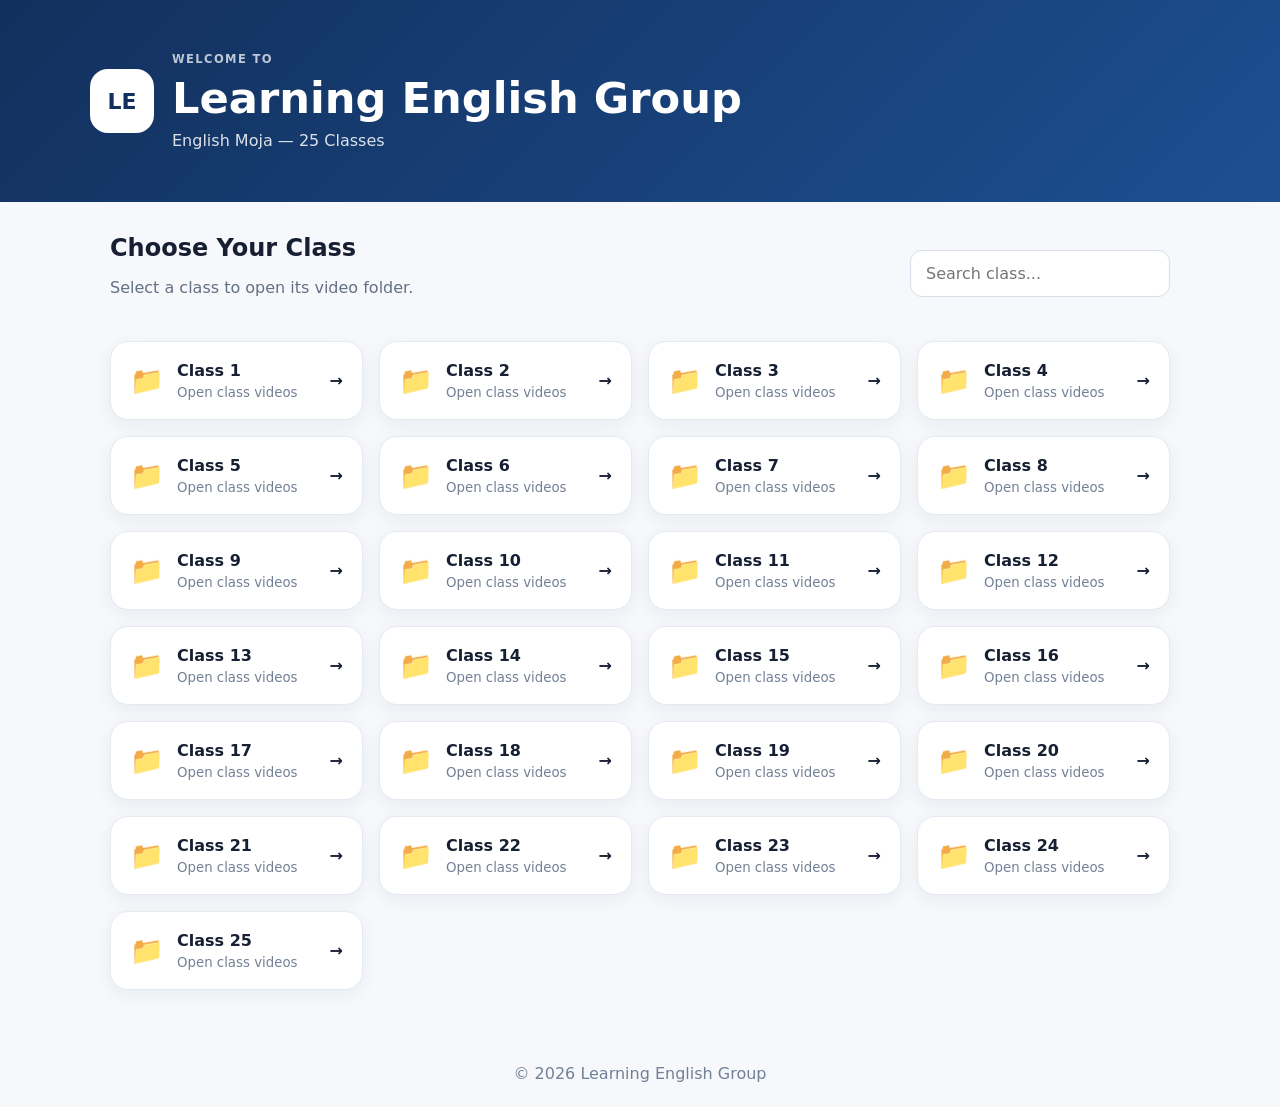
==== index.html @ a1e38237 "Add files via upload" ====
<!doctype html>
<html lang="en">
<head>
  <meta charset="UTF-8">
  <meta name="viewport" content="width=device-width, initial-scale=1.0">
  <title>Learning English Group | English Moja 25 Classes</title>
  <link rel="stylesheet" href="style.css">
</head>
<body>
<header class="hero">
  <div class="brand">LE</div>
  <div>
    <p class="eyebrow">WELCOME TO</p>
    <h1>Learning English Group</h1>
    <p class="subtitle">English Moja — 25 Classes</p>
  </div>
</header>
<main class="container">
  <div class="toolbar">
    <div>
      <h2>Choose Your Class</h2>
      <p>Select a class to open its video folder.</p>
    </div>
    <input id="search" type="search" placeholder="Search class...">
  </div>
  <section id="classGrid" class="class-grid"></section>
</main>
<footer>© <span id="year"></span> Learning English Group</footer>
<script type="module" src="app.js"></script>
</body>
</html>
---- style.css ----
*{box-sizing:border-box}body{margin:0;font-family:Inter,system-ui,Arial,sans-serif;background:#f6f8fb;color:#172033}.hero{padding:52px max(24px,calc((100vw - 1100px)/2));display:flex;gap:18px;align-items:center;background:linear-gradient(135deg,#12305d,#1d4f91);color:#fff}.brand{width:64px;height:64px;border-radius:18px;background:#fff;color:#12305d;display:grid;place-items:center;font-size:22px;font-weight:800}.eyebrow{letter-spacing:.12em;font-size:.72rem;font-weight:800;opacity:.72;margin:0 0 7px}.hero h1,.class-heading h1{margin:0;font-size:clamp(1.7rem,4vw,2.7rem)}.subtitle{margin:8px 0 0;opacity:.85}.container{max-width:1100px;margin:0 auto;padding:32px 20px 50px}.toolbar,.section-row,.class-heading,.topbar{display:flex;align-items:center;justify-content:space-between;gap:20px}.toolbar h2,.notes-card h2,.video-card h2{margin:0}.toolbar p,.muted{color:#657085}.toolbar input,input,textarea{border:1px solid #d8deea;border-radius:12px;padding:13px 15px;font:inherit;background:#fff}.toolbar input{width:min(100%,260px)}.class-grid{display:grid;grid-template-columns:repeat(4,1fr);gap:16px;margin-top:28px}.class-card{background:#fff;border:1px solid #e5e9f1;border-radius:18px;padding:19px;text-decoration:none;color:inherit;display:flex;align-items:center;gap:13px;box-shadow:0 5px 18px rgba(25,43,73,.06);transition:.2s}.class-card:hover{transform:translateY(-3px);box-shadow:0 12px 28px rgba(25,43,73,.12)}.class-card strong,.class-card small{display:block}.class-card small{color:#738096;margin-top:5px}.class-card b{margin-left:auto}.folder-icon{font-size:1.7rem}.topbar{padding:17px max(20px,calc((100vw - 1100px)/2));background:#fff;border-bottom:1px solid #e5e9f1}.back{color:#174f95;text-decoration:none;font-weight:700}.small-brand{font-weight:800}.class-heading{margin-bottom:25px}.primary-btn,.outline-btn{border:0;border-radius:12px;padding:12px 16px;font-weight:700;font:inherit;cursor:pointer;text-decoration:none}.primary-btn{background:#174f95;color:#fff}.outline-btn{background:#fff;color:#174f95;border:1px solid #bfd0e9}.video-card,.notes-card{background:#fff;border:1px solid #e5e9f1;border-radius:20px;padding:24px;margin-bottom:22px;box-shadow:0 5px 18px rgba(25,43,73,.05)}iframe{width:100%;height:520px;border:1px solid #e1e6ef;border-radius:14px;background:#fafbfc}.note-content{white-space:pre-wrap;line-height:1.7;background:#f7f9fc;border-radius:14px;padding:18px;min-height:80px}.admin-panel{margin-top:22px;padding-top:20px;border-top:1px solid #e6eaf0}.admin-panel input,.admin-panel textarea{display:block;width:100%;margin:10px 0}.admin-panel textarea{min-height:180px;resize:vertical}.editor-actions{display:flex;gap:10px}.hidden{display:none!important}.status{color:#536174;font-size:.92rem}footer{text-align:center;padding:24px;color:#718096}@media(max-width:800px){.class-grid{grid-template-columns:repeat(2,1fr)}iframe{height:380px}.toolbar,.class-heading{align-items:flex-start;flex-direction:column}.toolbar input{width:100%}}@media(max-width:480px){.class-grid{grid-template-columns:1fr}.hero{padding-top:35px;padding-bottom:35px}.brand{width:54px;height:54px}.video-card,.notes-card{padding:17px}iframe{height:300px}.topbar{font-size:.9rem}}
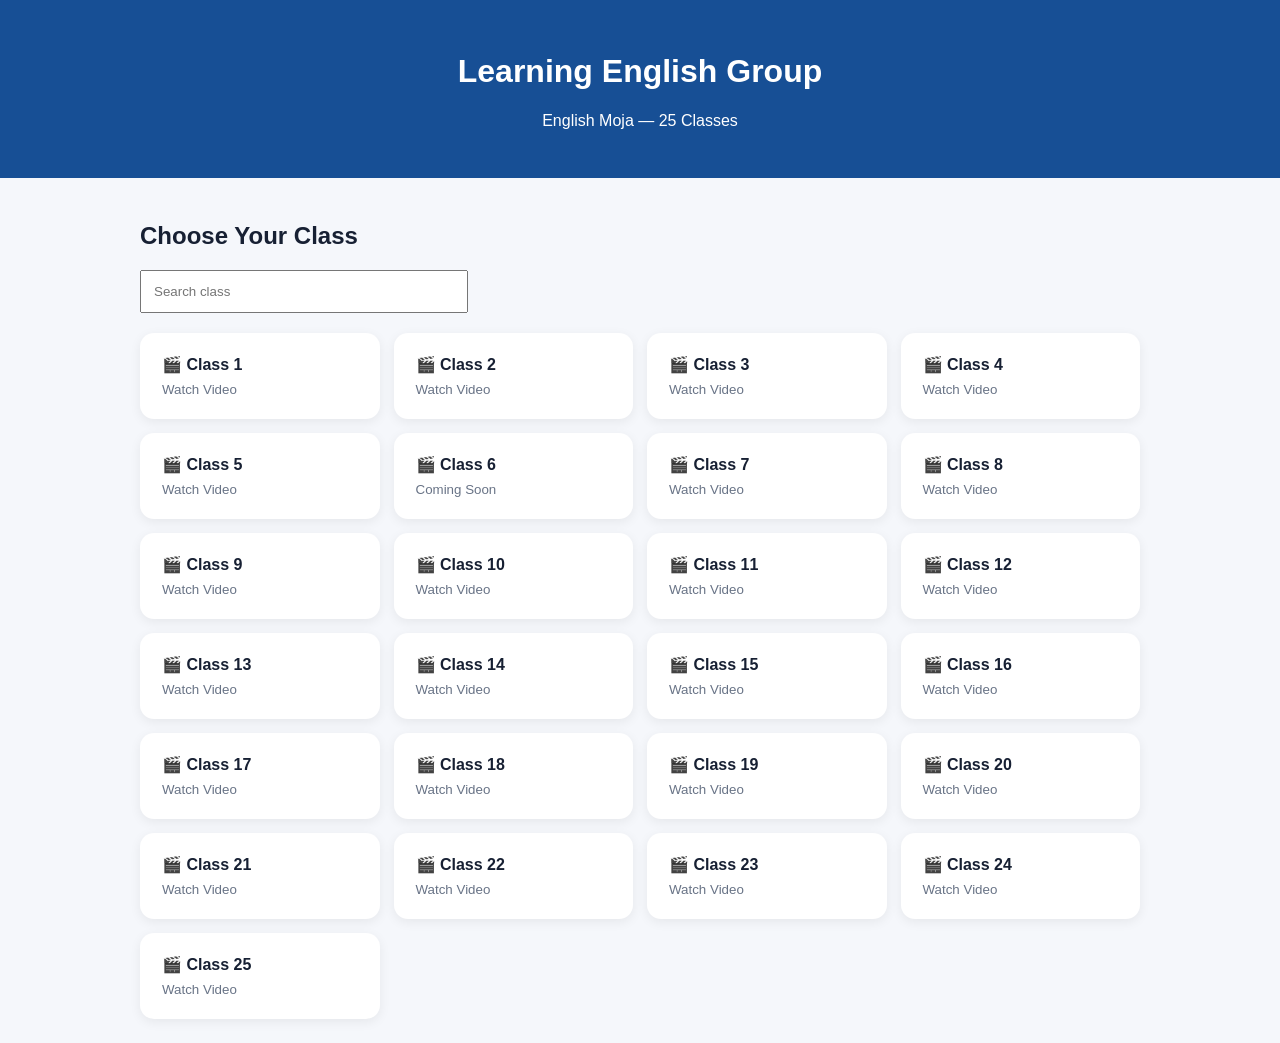
==== commit d74f25d6: "Add files via upload" ====
--- a/index.html
+++ b/index.html
@@ -1,31 +1 @@
-<!doctype html>
-<html lang="en">
-<head>
-  <meta charset="UTF-8">
-  <meta name="viewport" content="width=device-width, initial-scale=1.0">
-  <title>Learning English Group | English Moja 25 Classes</title>
-  <link rel="stylesheet" href="style.css">
-</head>
-<body>
-<header class="hero">
-  <div class="brand">LE</div>
-  <div>
-    <p class="eyebrow">WELCOME TO</p>
-    <h1>Learning English Group</h1>
-    <p class="subtitle">English Moja — 25 Classes</p>
-  </div>
-</header>
-<main class="container">
-  <div class="toolbar">
-    <div>
-      <h2>Choose Your Class</h2>
-      <p>Select a class to open its video folder.</p>
-    </div>
-    <input id="search" type="search" placeholder="Search class...">
-  </div>
-  <section id="classGrid" class="class-grid"></section>
-</main>
-<footer>© <span id="year"></span> Learning English Group</footer>
-<script type="module" src="app.js"></script>
-</body>
-</html>+<!doctype html><html><head><meta name="viewport" content="width=device-width,initial-scale=1"><title>Learning English Group</title><link rel="stylesheet" href="style.css"></head><body><header><h1>Learning English Group</h1><p>English Moja — 25 Classes</p></header><main><h2>Choose Your Class</h2><input id="s" placeholder="Search class"><div id="grid"></div></main><script type="module" src="app.js"></script></body></html>
--- a/style.css
+++ b/style.css
@@ -1 +1 @@
-*{box-sizing:border-box}body{margin:0;font-family:Inter,system-ui,Arial,sans-serif;background:#f6f8fb;color:#172033}.hero{padding:52px max(24px,calc((100vw - 1100px)/2));display:flex;gap:18px;align-items:center;background:linear-gradient(135deg,#12305d,#1d4f91);color:#fff}.brand{width:64px;height:64px;border-radius:18px;background:#fff;color:#12305d;display:grid;place-items:center;font-size:22px;font-weight:800}.eyebrow{letter-spacing:.12em;font-size:.72rem;font-weight:800;opacity:.72;margin:0 0 7px}.hero h1,.class-heading h1{margin:0;font-size:clamp(1.7rem,4vw,2.7rem)}.subtitle{margin:8px 0 0;opacity:.85}.container{max-width:1100px;margin:0 auto;padding:32px 20px 50px}.toolbar,.section-row,.class-heading,.topbar{display:flex;align-items:center;justify-content:space-between;gap:20px}.toolbar h2,.notes-card h2,.video-card h2{margin:0}.toolbar p,.muted{color:#657085}.toolbar input,input,textarea{border:1px solid #d8deea;border-radius:12px;padding:13px 15px;font:inherit;background:#fff}.toolbar input{width:min(100%,260px)}.class-grid{display:grid;grid-template-columns:repeat(4,1fr);gap:16px;margin-top:28px}.class-card{background:#fff;border:1px solid #e5e9f1;border-radius:18px;padding:19px;text-decoration:none;color:inherit;display:flex;align-items:center;gap:13px;box-shadow:0 5px 18px rgba(25,43,73,.06);transition:.2s}.class-card:hover{transform:translateY(-3px);box-shadow:0 12px 28px rgba(25,43,73,.12)}.class-card strong,.class-card small{display:block}.class-card small{color:#738096;margin-top:5px}.class-card b{margin-left:auto}.folder-icon{font-size:1.7rem}.topbar{padding:17px max(20px,calc((100vw - 1100px)/2));background:#fff;border-bottom:1px solid #e5e9f1}.back{color:#174f95;text-decoration:none;font-weight:700}.small-brand{font-weight:800}.class-heading{margin-bottom:25px}.primary-btn,.outline-btn{border:0;border-radius:12px;padding:12px 16px;font-weight:700;font:inherit;cursor:pointer;text-decoration:none}.primary-btn{background:#174f95;color:#fff}.outline-btn{background:#fff;color:#174f95;border:1px solid #bfd0e9}.video-card,.notes-card{background:#fff;border:1px solid #e5e9f1;border-radius:20px;padding:24px;margin-bottom:22px;box-shadow:0 5px 18px rgba(25,43,73,.05)}iframe{width:100%;height:520px;border:1px solid #e1e6ef;border-radius:14px;background:#fafbfc}.note-content{white-space:pre-wrap;line-height:1.7;background:#f7f9fc;border-radius:14px;padding:18px;min-height:80px}.admin-panel{margin-top:22px;padding-top:20px;border-top:1px solid #e6eaf0}.admin-panel input,.admin-panel textarea{display:block;width:100%;margin:10px 0}.admin-panel textarea{min-height:180px;resize:vertical}.editor-actions{display:flex;gap:10px}.hidden{display:none!important}.status{color:#536174;font-size:.92rem}footer{text-align:center;padding:24px;color:#718096}@media(max-width:800px){.class-grid{grid-template-columns:repeat(2,1fr)}iframe{height:380px}.toolbar,.class-heading{align-items:flex-start;flex-direction:column}.toolbar input{width:100%}}@media(max-width:480px){.class-grid{grid-template-columns:1fr}.hero{padding-top:35px;padding-bottom:35px}.brand{width:54px;height:54px}.video-card,.notes-card{padding:17px}iframe{height:300px}.topbar{font-size:.9rem}}
+body{margin:0;font-family:Arial,sans-serif;background:#f5f7fb;color:#172033}header{padding:32px;background:#174f95;color:white;text-align:center}header a{color:white;text-decoration:none}main{max-width:1000px;margin:auto;padding:24px}input{padding:12px;width:100%;max-width:300px;margin-bottom:20px}#grid{display:grid;grid-template-columns:repeat(auto-fit,minmax(190px,1fr));gap:14px}#grid a{background:white;padding:22px;border-radius:14px;text-decoration:none;color:#172033;box-shadow:0 3px 12px #0001}small{display:block;margin-top:8px;color:#687386}.video{position:relative;padding-top:56.25%;background:#111}.video iframe{position:absolute;inset:0;width:100%;height:100%;border:0}@media(max-width:500px){header{padding:24px 12px}main{padding:16px}}
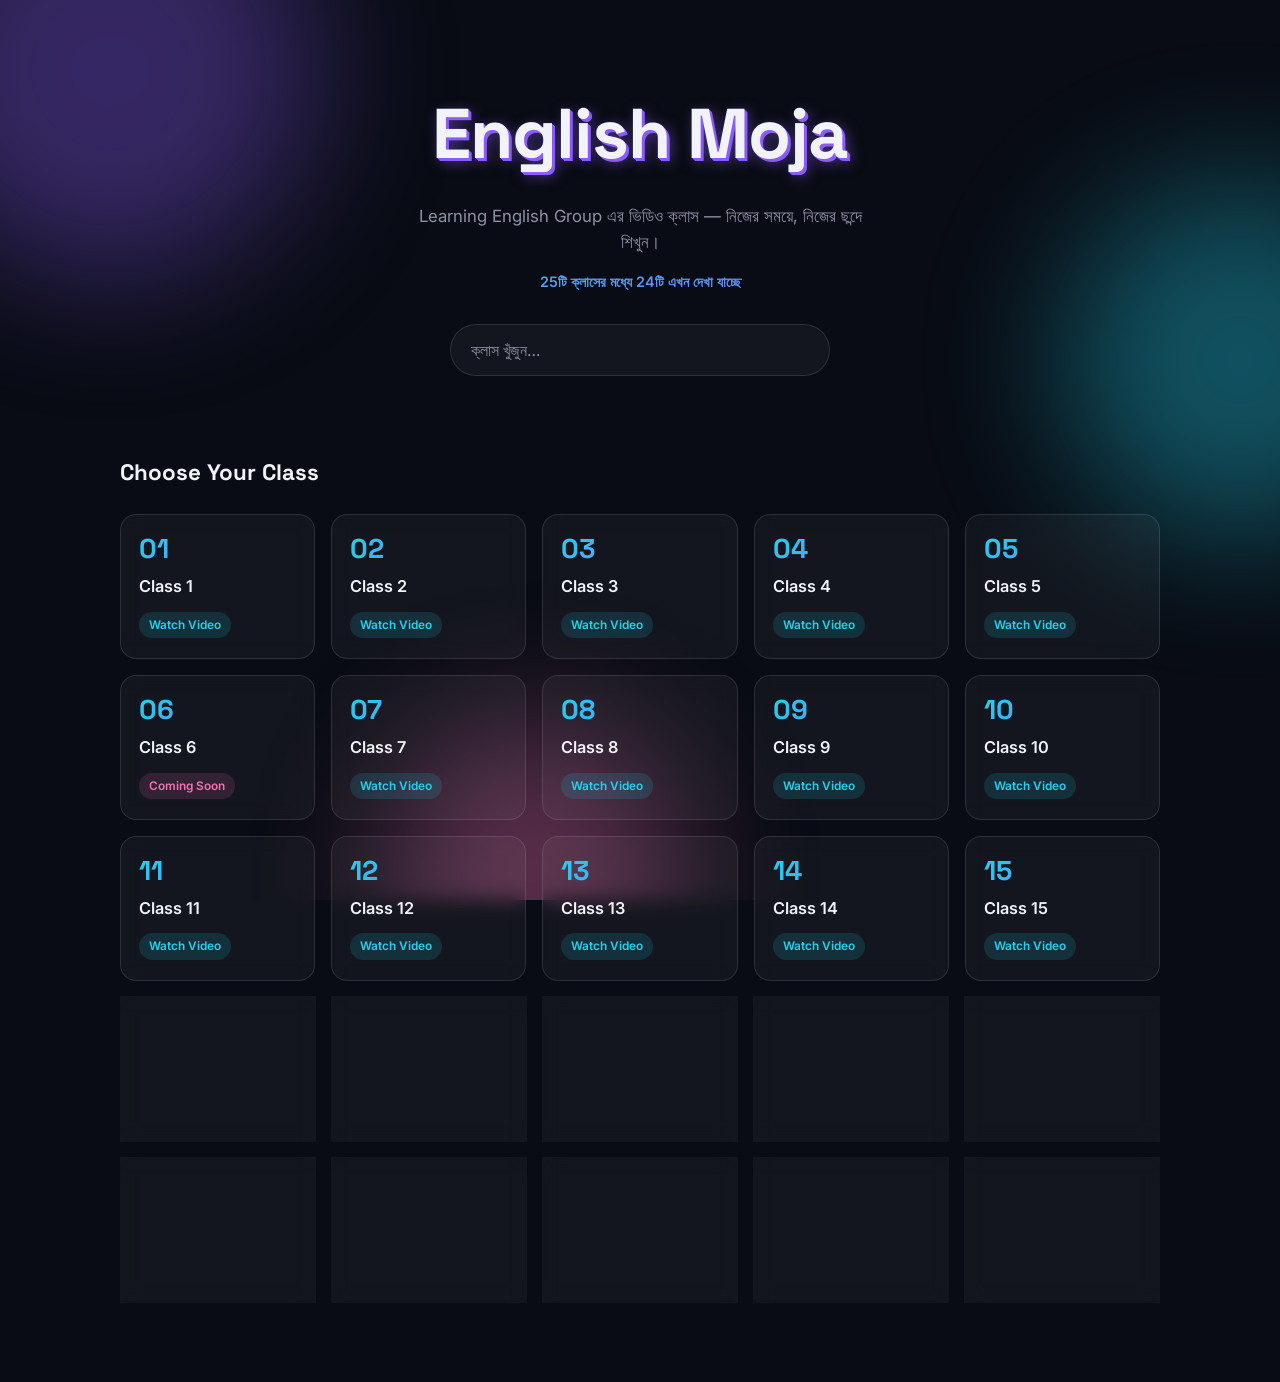
==== commit b1913793: "Add files via upload" ====
--- a/index.html
+++ b/index.html
@@ -1 +1,41 @@
-<!doctype html><html><head><meta name="viewport" content="width=device-width,initial-scale=1"><title>Learning English Group</title><link rel="stylesheet" href="style.css"></head><body><header><h1>Learning English Group</h1><p>English Moja — 25 Classes</p></header><main><h2>Choose Your Class</h2><input id="s" placeholder="Search class"><div id="grid"></div></main><script type="module" src="app.js"></script></body></html>+<!doctype html>
+<html lang="bn">
+<head>
+<meta charset="utf-8">
+<meta name="viewport" content="width=device-width,initial-scale=1">
+<title>English Moja — Learning English Group</title>
+<link rel="stylesheet" href="style.css">
+</head>
+<body>
+
+<div class="loader" id="loader">
+  <div class="loader-orb"><span></span><span></span><span></span></div>
+  <div class="loader-bar"><div class="loader-fill" id="loaderFill"></div></div>
+</div>
+
+<div class="orb-field">
+  <div class="orb orb1"></div>
+  <div class="orb orb2"></div>
+  <div class="orb orb3"></div>
+</div>
+
+<header class="hero">
+  <div class="hero-inner" id="heroInner">
+    <h1 class="title">English Moja</h1>
+    <p class="subtitle">Learning English Group এর ভিডিও ক্লাস — নিজের সময়ে, নিজের ছন্দে শিখুন।</p>
+    <p class="stat-line" id="stat"></p>
+    <div class="search-wrap">
+      <input id="s" placeholder="ক্লাস খুঁজুন…" aria-label="Search class">
+    </div>
+  </div>
+</header>
+
+<main>
+  <h2 class="section-title">Choose Your Class</h2>
+  <div id="grid"></div>
+</main>
+
+<script src="loader.js"></script>
+<script type="module" src="app.js"></script>
+</body>
+</html>
--- a/style.css
+++ b/style.css
@@ -1 +1,322 @@
-body{margin:0;font-family:Arial,sans-serif;background:#f5f7fb;color:#172033}header{padding:32px;background:#174f95;color:white;text-align:center}header a{color:white;text-decoration:none}main{max-width:1000px;margin:auto;padding:24px}input{padding:12px;width:100%;max-width:300px;margin-bottom:20px}#grid{display:grid;grid-template-columns:repeat(auto-fit,minmax(190px,1fr));gap:14px}#grid a{background:white;padding:22px;border-radius:14px;text-decoration:none;color:#172033;box-shadow:0 3px 12px #0001}small{display:block;margin-top:8px;color:#687386}.video{position:relative;padding-top:56.25%;background:#111}.video iframe{position:absolute;inset:0;width:100%;height:100%;border:0}@media(max-width:500px){header{padding:24px 12px}main{padding:16px}}+@import url('https://fonts.googleapis.com/css2?family=Space+Grotesk:wght@500;700&family=Inter:wght@400;500;600;700&display=swap');
+
+:root{
+  --bg:#090C14;
+  --bg-alt:#0D1220;
+  --glass:rgba(255,255,255,.045);
+  --glass-hi:rgba(255,255,255,.09);
+  --border:rgba(255,255,255,.11);
+  --border-hi:rgba(255,255,255,.22);
+  --violet:#8B5CF6;
+  --cyan:#22D3EE;
+  --pink:#F472B6;
+  --text:#F1F3F9;
+  --text-dim:#8D93A6;
+  --maxw:1080px;
+  --radius:16px;
+}
+
+*{box-sizing:border-box}
+html{scroll-behavior:smooth}
+@media(prefers-reduced-motion:reduce){
+  html{scroll-behavior:auto}
+  *{animation-duration:.001ms!important;animation-iteration-count:1!important;transition-duration:.001ms!important}
+}
+
+body{
+  margin:0;
+  background:var(--bg);
+  color:var(--text);
+  font-family:'Inter',system-ui,sans-serif;
+  line-height:1.55;
+  overflow-x:hidden;
+}
+
+a{color:inherit}
+
+/* =============== Loader =============== */
+.loader{
+  position:fixed;inset:0;z-index:999;
+  display:flex;flex-direction:column;align-items:center;justify-content:center;
+  gap:22px;
+  background:radial-gradient(120% 120% at 50% 30%, #131A2E 0%, var(--bg) 70%);
+  transition:opacity .5s ease, visibility .5s ease;
+}
+.loader.hide{opacity:0;visibility:hidden;pointer-events:none}
+.loader.skip{transition:none;opacity:0;visibility:hidden;pointer-events:none}
+
+.loader-orb{
+  position:relative;
+  width:64px;height:64px;
+}
+.loader-orb span{
+  position:absolute;inset:0;
+  border:2.5px solid transparent;
+  border-top-color:var(--violet);
+  border-right-color:var(--cyan);
+  border-radius:50%;
+  animation:spin 1.1s linear infinite;
+}
+.loader-orb span:nth-child(2){inset:10px;border-top-color:var(--pink);border-right-color:transparent;animation-duration:.8s;animation-direction:reverse;opacity:.8}
+.loader-orb span:nth-child(3){inset:20px;border-top-color:var(--cyan);border-right-color:transparent;animation-duration:1.4s}
+@keyframes spin{to{transform:rotate(360deg)}}
+
+.loader-bar{width:140px;height:2px;background:var(--border);border-radius:2px;overflow:hidden}
+.loader-fill{height:100%;width:0%;background:linear-gradient(90deg,var(--violet),var(--cyan));transition:width .8s ease}
+
+/* =============== Background orbs =============== */
+.orb-field{
+  position:fixed;inset:0;z-index:0;pointer-events:none;overflow:hidden;
+}
+.orb{
+  position:absolute;
+  border-radius:50%;
+  filter:blur(70px);
+  opacity:.35;
+  will-change:transform;
+}
+.orb1{width:420px;height:420px;background:var(--violet);top:-140px;left:-100px;animation:float1 16s ease-in-out infinite}
+.orb2{width:360px;height:360px;background:var(--cyan);top:20%;right:-140px;animation:float2 19s ease-in-out infinite}
+.orb3{width:300px;height:300px;background:var(--pink);bottom:-120px;left:30%;animation:float3 21s ease-in-out infinite}
+@keyframes float1{0%,100%{transform:translate(0,0)}50%{transform:translate(40px,50px)}}
+@keyframes float2{0%,100%{transform:translate(0,0)}50%{transform:translate(-50px,40px)}}
+@keyframes float3{0%,100%{transform:translate(0,0)}50%{transform:translate(30px,-40px)}}
+
+/* =============== Header / hero =============== */
+header.hero{
+  position:relative;
+  z-index:1;
+  padding:80px 24px 60px;
+  text-align:center;
+  perspective:1000px;
+}
+.hero-inner{
+  transition:transform .15s ease-out;
+  transform-style:preserve-3d;
+}
+
+header.hero .back{
+  display:inline-flex;
+  align-items:center;
+  gap:6px;
+  margin-bottom:26px;
+  font-size:.9rem;
+  color:var(--text-dim);
+  text-decoration:none;
+  padding:8px 16px;
+  border:1px solid var(--border);
+  border-radius:30px;
+  background:var(--glass);
+  transition:border-color .2s, color .2s;
+}
+header.hero .back:hover,header.hero .back:focus-visible{border-color:var(--border-hi);color:var(--text)}
+
+h1.title{
+  font-family:'Space Grotesk',sans-serif;
+  font-weight:700;
+  font-size:clamp(2.6rem,8vw,4.4rem);
+  margin:0 0 14px;
+  letter-spacing:-1px;
+  color:var(--text);
+  text-shadow:
+    1px 1px 0 var(--violet),
+    2px 2px 0 var(--violet),
+    3px 3px 0 var(--violet),
+    4px 4px 14px rgba(139,92,246,.55);
+}
+
+p.subtitle{
+  margin:0 auto;
+  max-width:480px;
+  color:var(--text-dim);
+  font-size:1.05rem;
+}
+
+p.stat-line{
+  margin:16px auto 0;
+  font-size:.9rem;
+  font-weight:600;
+  background:linear-gradient(90deg,var(--cyan),var(--violet));
+  -webkit-background-clip:text;
+  background-clip:text;
+  color:transparent;
+}
+
+/* search, glassmorphic pill */
+.search-wrap{margin:30px auto 0;max-width:380px}
+input#s{
+  width:100%;
+  padding:15px 20px;
+  font-family:inherit;
+  font-size:1rem;
+  color:var(--text);
+  background:var(--glass);
+  border:1px solid var(--border);
+  border-radius:30px;
+  outline:none;
+  backdrop-filter:blur(12px);
+  transition:border-color .25s, box-shadow .25s, background .25s;
+}
+input#s::placeholder{color:var(--text-dim)}
+input#s:focus{
+  border-color:var(--violet);
+  background:var(--glass-hi);
+  box-shadow:0 0 0 4px rgba(139,92,246,.15);
+}
+
+/* =============== Main / grid =============== */
+main{
+  position:relative;z-index:1;
+  max-width:var(--maxw);
+  margin:0 auto;
+  padding:20px 20px 80px;
+}
+
+h2.section-title{
+  font-family:'Space Grotesk',sans-serif;
+  font-size:1.4rem;
+  font-weight:700;
+  margin:0 0 24px;
+}
+
+#grid{
+  display:grid;
+  grid-template-columns:repeat(auto-fill,minmax(170px,1fr));
+  gap:16px;
+  perspective:1200px;
+}
+
+.card{
+  position:relative;
+  display:flex;
+  flex-direction:column;
+  gap:12px;
+  background:var(--glass);
+  border:1px solid var(--border);
+  border-radius:var(--radius);
+  padding:20px 18px;
+  text-decoration:none;
+  color:var(--text);
+  backdrop-filter:blur(10px);
+  transform-style:preserve-3d;
+  opacity:0;
+  transform:rotateY(-70deg);
+  transition:opacity .55s ease, transform .55s cubic-bezier(.2,.8,.3,1), border-color .25s, background .25s, box-shadow .25s;
+  overflow:hidden;
+}
+.card.in{opacity:1}
+.card.in:not(:hover){transform:rotateY(0deg)}
+.card::before{
+  content:"";
+  position:absolute;inset:0;
+  background:radial-gradient(240px circle at var(--mx,50%) var(--my,50%), rgba(255,255,255,.14), transparent 45%);
+  opacity:0;
+  transition:opacity .3s;
+  pointer-events:none;
+}
+.card:hover,.card:focus-visible{
+  border-color:var(--border-hi);
+  background:var(--glass-hi);
+  box-shadow:0 18px 40px -14px rgba(139,92,246,.35);
+}
+.card:hover::before{opacity:1}
+
+.card-num{
+  font-family:'Space Grotesk',sans-serif;
+  font-size:1.7rem;
+  font-weight:700;
+  background:linear-gradient(135deg,var(--cyan),var(--violet));
+  -webkit-background-clip:text;
+  background-clip:text;
+  color:transparent;
+  line-height:1;
+}
+
+.card-title{font-size:1.02rem;font-weight:600}
+
+.status{
+  align-self:flex-start;
+  font-size:.74rem;
+  font-weight:600;
+  padding:4px 10px;
+  border-radius:20px;
+}
+.status.ready{background:rgba(34,211,238,.14);color:var(--cyan)}
+.status.soon{background:rgba(244,114,182,.14);color:var(--pink)}
+
+.empty-msg{color:var(--text-dim);padding:30px 4px;font-size:1rem}
+
+/* =============== Class detail page =============== */
+.class-hero{
+  display:flex;
+  align-items:center;
+  gap:20px;
+  margin-bottom:30px;
+  flex-wrap:wrap;
+  perspective:600px;
+}
+.class-badge{
+  font-family:'Space Grotesk',sans-serif;
+  font-weight:700;
+  font-size:2rem;
+  width:80px;height:80px;
+  flex:0 0 auto;
+  display:flex;align-items:center;justify-content:center;
+  background:var(--glass);
+  border:1px solid var(--border-hi);
+  border-radius:50%;
+  backdrop-filter:blur(10px);
+  background-image:linear-gradient(135deg, rgba(139,92,246,.25), rgba(34,211,238,.15));
+  animation:badgeSpin 7s ease-in-out infinite;
+}
+@keyframes badgeSpin{
+  0%,100%{transform:rotateY(0deg)}
+  50%{transform:rotateY(18deg)}
+}
+h1#title{
+  font-family:'Space Grotesk',sans-serif;
+  font-size:clamp(1.7rem,5vw,2.3rem);
+  margin:0;
+  font-weight:700;
+}
+#msg{color:var(--text-dim);font-size:1rem;margin:0 0 24px}
+
+.video{
+  position:relative;
+  padding-top:56.25%;
+  background:#050810;
+  border:1px solid var(--border);
+  border-radius:var(--radius);
+  overflow:hidden;
+  transform-style:preserve-3d;
+  transform:perspective(1000px);
+  transition:transform .3s ease, box-shadow .3s ease;
+  box-shadow:0 24px 60px -20px rgba(0,0,0,.6);
+}
+.video:hover{transform:perspective(1000px) rotateX(1.5deg) rotateY(-1.5deg)}
+.video iframe{position:absolute;inset:0;width:100%;height:100%;border:0}
+
+.pager{display:flex;justify-content:space-between;gap:14px;margin-top:30px}
+.pager a{
+  flex:1;
+  text-decoration:none;
+  padding:16px 18px;
+  border:1px solid var(--border);
+  border-radius:var(--radius);
+  color:var(--text);
+  font-size:.95rem;
+  background:var(--glass);
+  backdrop-filter:blur(10px);
+  transition:border-color .25s, background .25s, transform .25s;
+}
+.pager a:hover,.pager a:focus-visible{border-color:var(--violet);background:var(--glass-hi);transform:translateY(-3px)}
+.pager a.next{text-align:right}
+.pager span.label{display:block;color:var(--text-dim);font-size:.76rem;margin-bottom:4px}
+.pager .placeholder{flex:1;visibility:hidden}
+
+@media(max-width:520px){
+  header.hero{padding:56px 16px 40px}
+  main{padding:16px 14px 60px}
+  .class-badge{width:66px;height:66px;font-size:1.7rem}
+  .orb{filter:blur(50px)}
+}
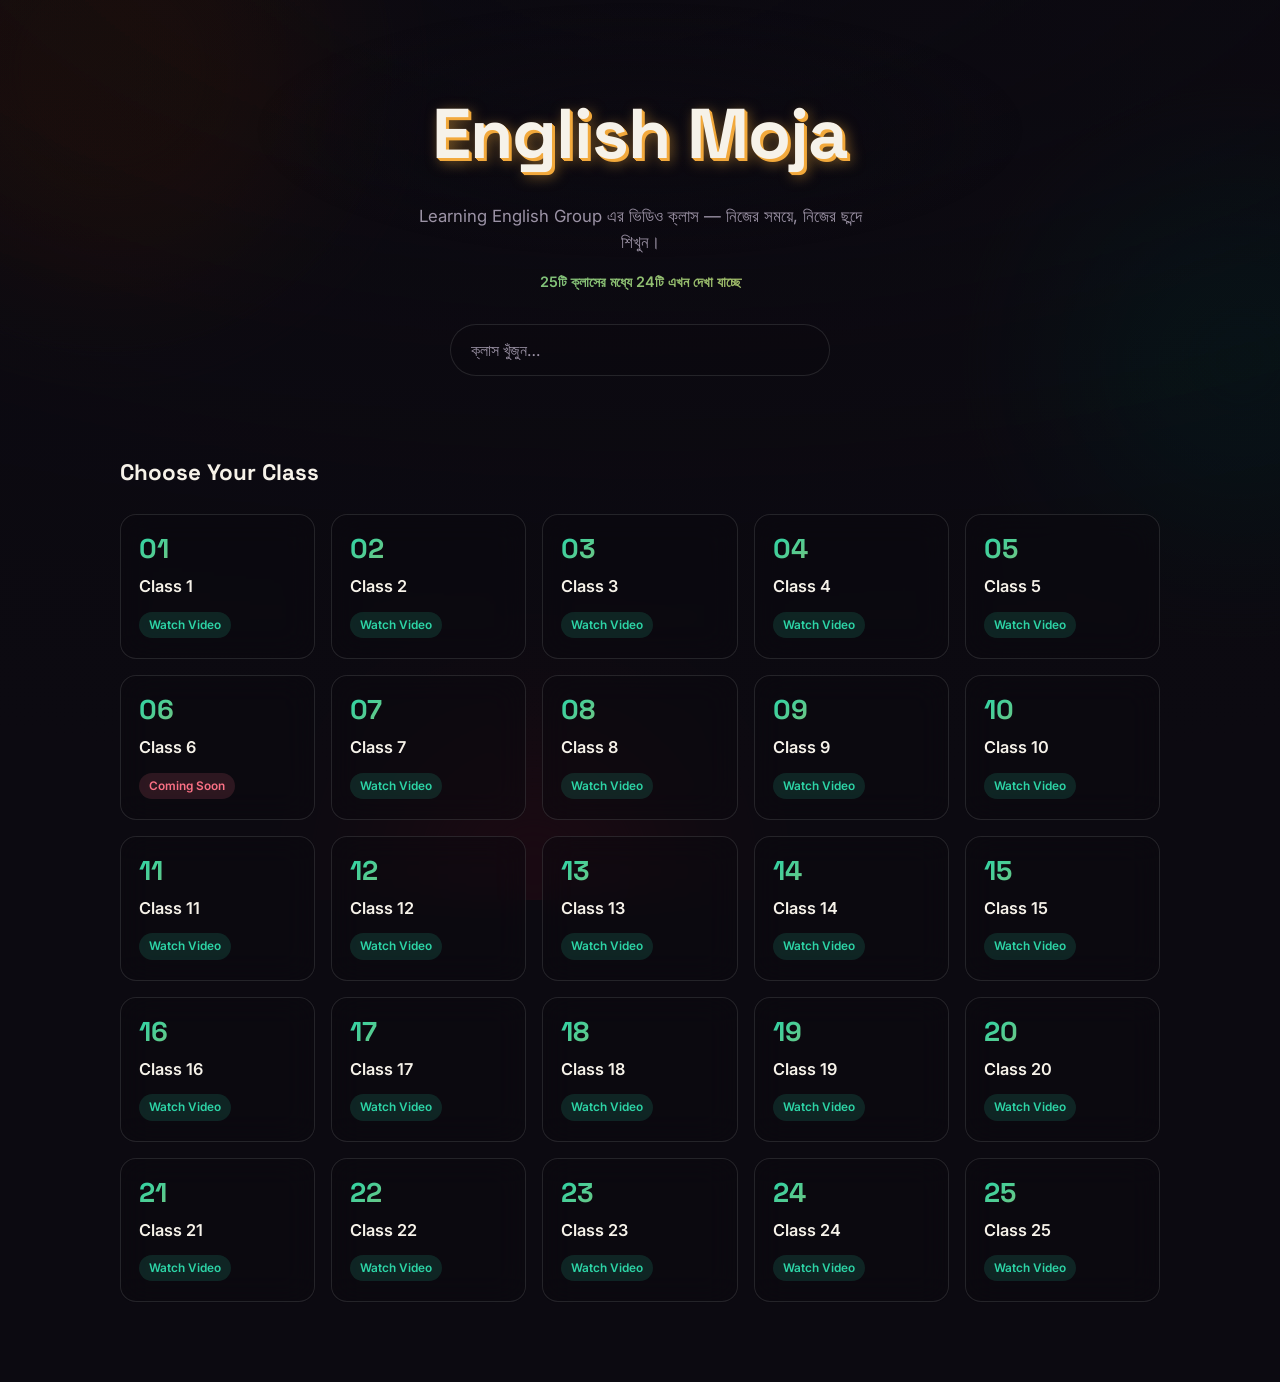
==== commit 94002b4d: "Add files via upload" ====
--- a/index.html
+++ b/index.html
@@ -7,6 +7,8 @@
 <link rel="stylesheet" href="style.css">
 </head>
 <body>
+
+<div class="bg-photo"></div>
 
 <div class="loader" id="loader">
   <div class="loader-orb"><span></span><span></span><span></span></div>
--- a/style.css
+++ b/style.css
@@ -1,17 +1,17 @@
 @import url('https://fonts.googleapis.com/css2?family=Space+Grotesk:wght@500;700&family=Inter:wght@400;500;600;700&display=swap');
 
 :root{
-  --bg:#090C14;
-  --bg-alt:#0D1220;
-  --glass:rgba(255,255,255,.045);
-  --glass-hi:rgba(255,255,255,.09);
+  --bg:#0C0A11;
+  --bg-alt:#14101C;
+  --glass:rgba(10,8,15,.5);
+  --glass-hi:rgba(10,8,15,.72);
   --border:rgba(255,255,255,.11);
   --border-hi:rgba(255,255,255,.22);
-  --violet:#8B5CF6;
-  --cyan:#22D3EE;
-  --pink:#F472B6;
-  --text:#F1F3F9;
-  --text-dim:#8D93A6;
+  --violet:#F2A93C;
+  --cyan:#2DD4A6;
+  --pink:#FB7185;
+  --text:#F6F2E9;
+  --text-dim:#9C93A6;
   --maxw:1080px;
   --radius:16px;
 }
@@ -64,15 +64,39 @@
 .loader-bar{width:140px;height:2px;background:var(--border);border-radius:2px;overflow:hidden}
 .loader-fill{height:100%;width:0%;background:linear-gradient(90deg,var(--violet),var(--cyan));transition:width .8s ease}
 
+/* =============== Photo background (blurred chalkboard art) =============== */
+.bg-photo{
+  position:fixed;inset:0;z-index:-1;
+  overflow:hidden;
+}
+.bg-photo::before{
+  content:"";
+  position:absolute;
+  inset:-30px;
+  background-image:url('assets/chalkboard-bg.jpg');
+  background-size:cover;
+  background-position:center;
+  filter:blur(9px) brightness(.42) saturate(1.05);
+  transform:scale(1.06);
+}
+.bg-photo::after{
+  content:"";
+  position:absolute;inset:0;
+  background:
+    radial-gradient(120% 90% at 50% 0%, rgba(12,10,17,.35) 0%, rgba(12,10,17,.82) 65%, var(--bg) 100%),
+    linear-gradient(180deg, rgba(12,10,17,.15), var(--bg) 92%);
+}
+
 /* =============== Background orbs =============== */
 .orb-field{
   position:fixed;inset:0;z-index:0;pointer-events:none;overflow:hidden;
+  mix-blend-mode:soft-light;
 }
 .orb{
   position:absolute;
   border-radius:50%;
   filter:blur(70px);
-  opacity:.35;
+  opacity:.5;
   will-change:transform;
 }
 .orb1{width:420px;height:420px;background:var(--violet);top:-140px;left:-100px;animation:float1 16s ease-in-out infinite}
@@ -89,6 +113,14 @@
   padding:80px 24px 60px;
   text-align:center;
   perspective:1000px;
+}
+header.hero::before{
+  content:"";
+  position:absolute;
+  inset:-40px 10% auto;
+  height:340px;
+  background:radial-gradient(closest-side, rgba(12,10,17,.55), transparent 75%);
+  z-index:-1;
 }
 .hero-inner{
   transition:transform .15s ease-out;
@@ -122,7 +154,7 @@
     1px 1px 0 var(--violet),
     2px 2px 0 var(--violet),
     3px 3px 0 var(--violet),
-    4px 4px 14px rgba(139,92,246,.55);
+    4px 4px 14px rgba(242,169,60,.55);
 }
 
 p.subtitle{
@@ -154,14 +186,14 @@
   border:1px solid var(--border);
   border-radius:30px;
   outline:none;
-  backdrop-filter:blur(12px);
+  backdrop-filter:blur(18px);
   transition:border-color .25s, box-shadow .25s, background .25s;
 }
 input#s::placeholder{color:var(--text-dim)}
 input#s:focus{
   border-color:var(--violet);
   background:var(--glass-hi);
-  box-shadow:0 0 0 4px rgba(139,92,246,.15);
+  box-shadow:0 0 0 4px rgba(242,169,60,.15);
 }
 
 /* =============== Main / grid =============== */
@@ -197,7 +229,7 @@
   padding:20px 18px;
   text-decoration:none;
   color:var(--text);
-  backdrop-filter:blur(10px);
+  backdrop-filter:blur(16px);
   transform-style:preserve-3d;
   opacity:0;
   transform:rotateY(-70deg);
@@ -217,7 +249,7 @@
 .card:hover,.card:focus-visible{
   border-color:var(--border-hi);
   background:var(--glass-hi);
-  box-shadow:0 18px 40px -14px rgba(139,92,246,.35);
+  box-shadow:0 18px 40px -14px rgba(242,169,60,.35);
 }
 .card:hover::before{opacity:1}
 
@@ -241,8 +273,8 @@
   padding:4px 10px;
   border-radius:20px;
 }
-.status.ready{background:rgba(34,211,238,.14);color:var(--cyan)}
-.status.soon{background:rgba(244,114,182,.14);color:var(--pink)}
+.status.ready{background:rgba(45,212,166,.14);color:var(--cyan)}
+.status.soon{background:rgba(251,113,133,.14);color:var(--pink)}
 
 .empty-msg{color:var(--text-dim);padding:30px 4px;font-size:1rem}
 
@@ -265,8 +297,8 @@
   background:var(--glass);
   border:1px solid var(--border-hi);
   border-radius:50%;
-  backdrop-filter:blur(10px);
-  background-image:linear-gradient(135deg, rgba(139,92,246,.25), rgba(34,211,238,.15));
+  backdrop-filter:blur(16px);
+  background-image:linear-gradient(135deg, rgba(242,169,60,.25), rgba(45,212,166,.15));
   animation:badgeSpin 7s ease-in-out infinite;
 }
 @keyframes badgeSpin{
@@ -306,7 +338,7 @@
   color:var(--text);
   font-size:.95rem;
   background:var(--glass);
-  backdrop-filter:blur(10px);
+  backdrop-filter:blur(16px);
   transition:border-color .25s, background .25s, transform .25s;
 }
 .pager a:hover,.pager a:focus-visible{border-color:var(--violet);background:var(--glass-hi);transform:translateY(-3px)}
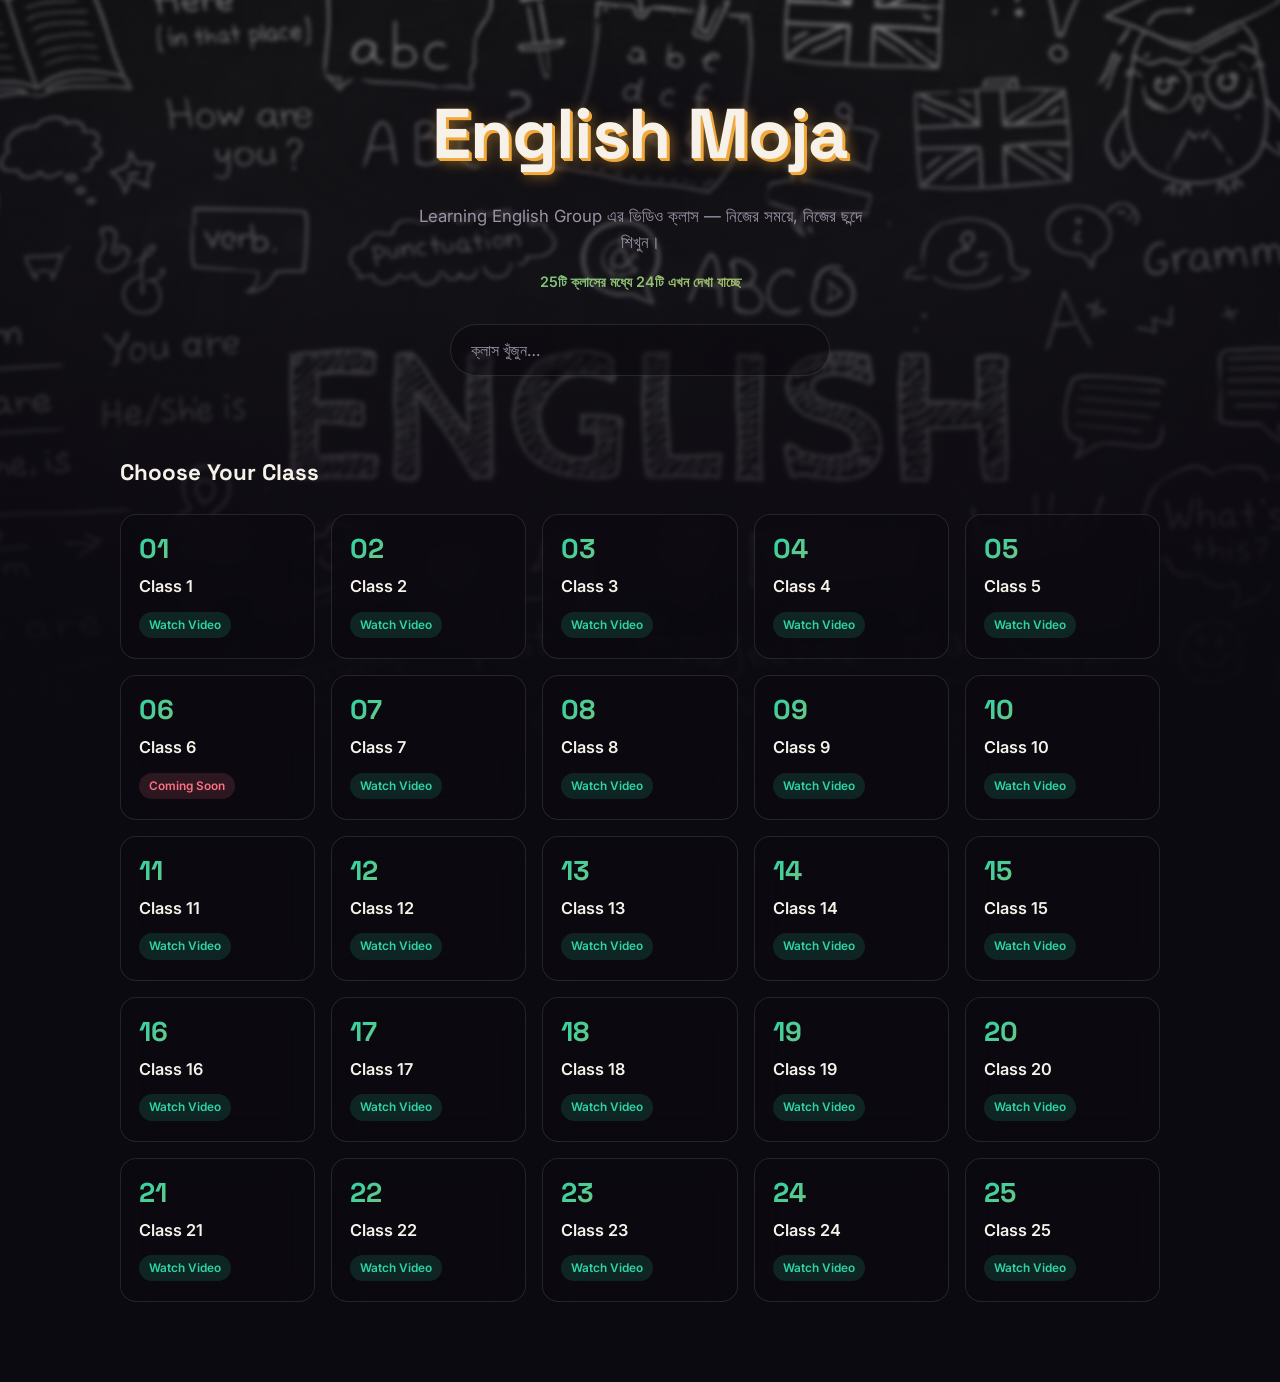
==== commit f4d343c1: "Add files via upload" ====
--- a/index.html
+++ b/index.html
@@ -13,12 +13,6 @@
 <div class="loader" id="loader">
   <div class="loader-orb"><span></span><span></span><span></span></div>
   <div class="loader-bar"><div class="loader-fill" id="loaderFill"></div></div>
-</div>
-
-<div class="orb-field">
-  <div class="orb orb1"></div>
-  <div class="orb orb2"></div>
-  <div class="orb orb3"></div>
 </div>
 
 <header class="hero">
--- a/style.css
+++ b/style.css
@@ -73,38 +73,19 @@
   content:"";
   position:absolute;
   inset:-30px;
-  background-image:url('assets/chalkboard-bg.jpg');
+  background-image:url('[data-uri]');
   background-size:cover;
   background-position:center;
-  filter:blur(9px) brightness(.42) saturate(1.05);
+  filter:blur(2px) brightness(.68) saturate(1.05);
   transform:scale(1.06);
 }
 .bg-photo::after{
   content:"";
   position:absolute;inset:0;
   background:
-    radial-gradient(120% 90% at 50% 0%, rgba(12,10,17,.35) 0%, rgba(12,10,17,.82) 65%, var(--bg) 100%),
-    linear-gradient(180deg, rgba(12,10,17,.15), var(--bg) 92%);
-}
-
-/* =============== Background orbs =============== */
-.orb-field{
-  position:fixed;inset:0;z-index:0;pointer-events:none;overflow:hidden;
-  mix-blend-mode:soft-light;
-}
-.orb{
-  position:absolute;
-  border-radius:50%;
-  filter:blur(70px);
-  opacity:.5;
-  will-change:transform;
-}
-.orb1{width:420px;height:420px;background:var(--violet);top:-140px;left:-100px;animation:float1 16s ease-in-out infinite}
-.orb2{width:360px;height:360px;background:var(--cyan);top:20%;right:-140px;animation:float2 19s ease-in-out infinite}
-.orb3{width:300px;height:300px;background:var(--pink);bottom:-120px;left:30%;animation:float3 21s ease-in-out infinite}
-@keyframes float1{0%,100%{transform:translate(0,0)}50%{transform:translate(40px,50px)}}
-@keyframes float2{0%,100%{transform:translate(0,0)}50%{transform:translate(-50px,40px)}}
-@keyframes float3{0%,100%{transform:translate(0,0)}50%{transform:translate(30px,-40px)}}
+    radial-gradient(120% 90% at 50% 0%, rgba(12,10,17,.15) 0%, rgba(12,10,17,.55) 65%, var(--bg) 100%),
+    linear-gradient(180deg, rgba(12,10,17,.05), var(--bg) 92%);
+}
 
 /* =============== Header / hero =============== */
 header.hero{
@@ -350,5 +331,4 @@
   header.hero{padding:56px 16px 40px}
   main{padding:16px 14px 60px}
   .class-badge{width:66px;height:66px;font-size:1.7rem}
-  .orb{filter:blur(50px)}
-}
+}
